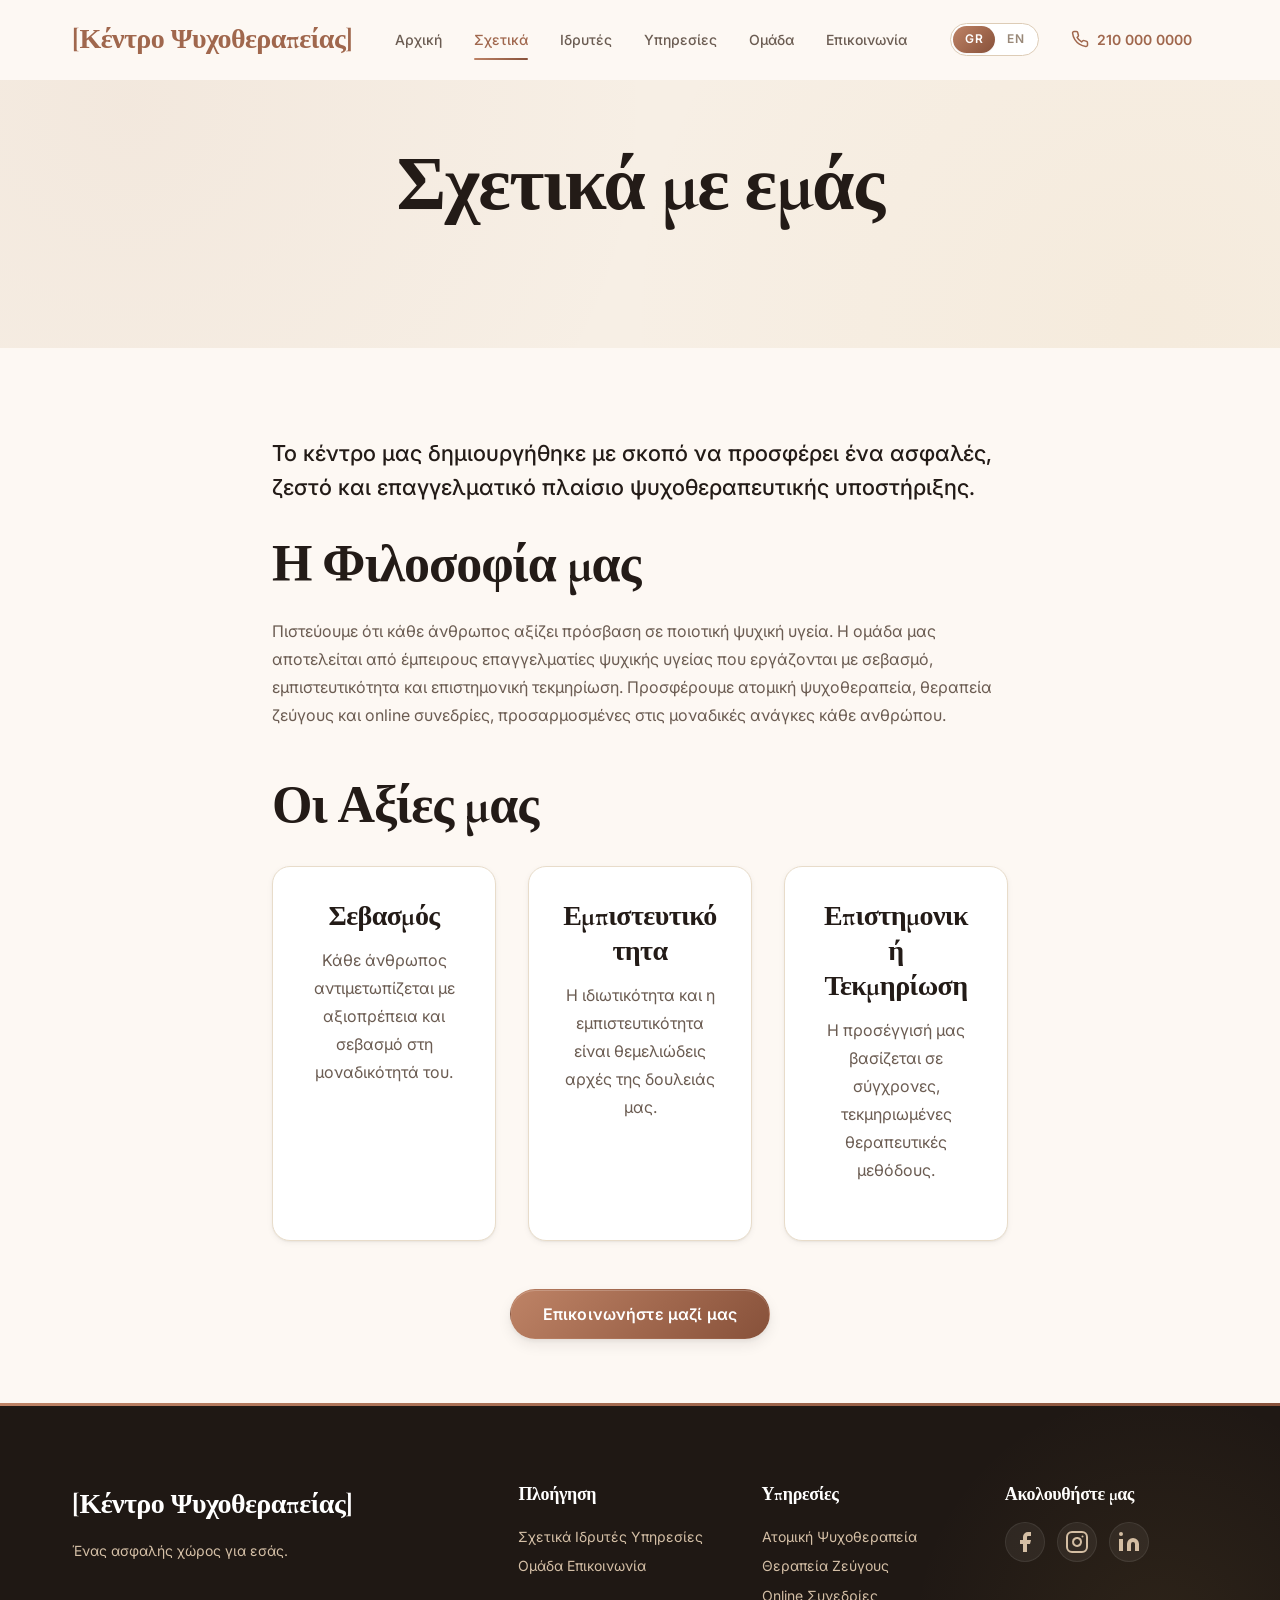
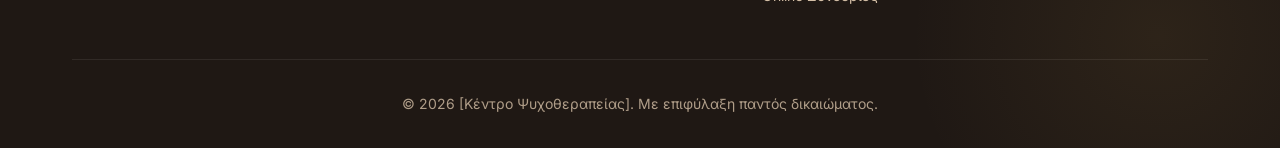
==== about.html @ 3cb263c6 "Initial commit: bilingual psychotherapy center site - Static HTML/CSS/JS, GR (default) + EN translat" ====
<!DOCTYPE html>
<html lang="el">
<head>
  <meta charset="UTF-8">
  <meta name="viewport" content="width=device-width, initial-scale=1.0">
  <meta name="description" content="Γνωρίστε το κέντρο ψυχοθεραπείας μας — η φιλοσοφία, η προσέγγιση και οι αξίες μας.">
  <title data-i18n="meta.title">Κέντρο Ψυχοθεραπείας — Σχετικά</title>
  <link rel="preconnect" href="https://fonts.googleapis.com">
  <link rel="preconnect" href="https://fonts.gstatic.com" crossorigin>
  <link href="https://fonts.googleapis.com/css2?family=Cormorant+Garamond:ital,wght@0,400;0,600;0,700;1,400&family=Inter:wght@400;500;600;700&display=swap" rel="stylesheet">
  <link rel="stylesheet" href="css/main.css">
</head>
<body>

  <a href="#main" class="skip-link" data-i18n="a11y.skip">Μετάβαση στο περιεχόμενο</a>

  <!-- Header -->
  <header class="header" id="header">
    <div class="header__inner">
      <a href="index.html" class="header__logo" data-i18n="site.name">[Κέντρο Ψυχοθεραπείας]</a>
      <nav class="header__nav" aria-label="Main navigation">
        <a href="index.html" class="header__nav-link" data-i18n="nav.home">Αρχική</a>
        <a href="about.html" class="header__nav-link is-active" data-i18n="nav.about">Σχετικά</a>
        <a href="founders.html" class="header__nav-link" data-i18n="nav.founders">Ιδρυτές</a>
        <a href="services.html" class="header__nav-link" data-i18n="nav.services">Υπηρεσίες</a>
        <a href="team.html" class="header__nav-link" data-i18n="nav.team">Ομάδα</a>
        <a href="contact.html" class="header__nav-link" data-i18n="nav.contact">Επικοινωνία</a>
      </nav>
      <div class="header__actions">
        <div class="lang-switch">
          <button class="lang-switch__btn is-active" data-lang="el">GR</button>
          <button class="lang-switch__btn" data-lang="en">EN</button>
        </div>
        <a href="tel:+302100000000" class="header__phone">
          <svg width="18" height="18" viewBox="0 0 24 24" fill="none" stroke="currentColor" stroke-width="2" stroke-linecap="round" stroke-linejoin="round"><path d="M22 16.92v3a2 2 0 0 1-2.18 2 19.79 19.79 0 0 1-8.63-3.07 19.5 19.5 0 0 1-6-6 19.79 19.79 0 0 1-3.07-8.67A2 2 0 0 1 4.11 2h3a2 2 0 0 1 2 1.72 12.84 12.84 0 0 0 .7 2.81 2 2 0 0 1-.45 2.11L8.09 9.91a16 16 0 0 0 6 6l1.27-1.27a2 2 0 0 1 2.11-.45 12.84 12.84 0 0 0 2.81.7A2 2 0 0 1 22 16.92z"/></svg>
          <span>210 000 0000</span>
        </a>
        <button class="hamburger" aria-label="Menu" aria-expanded="false">
          <span class="hamburger__line"></span>
          <span class="hamburger__line"></span>
          <span class="hamburger__line"></span>
        </button>
      </div>
    </div>
  </header>

  <div class="mobile-menu__overlay" aria-hidden="true"></div>
  <nav class="mobile-menu" aria-label="Mobile navigation">
    <a href="index.html" class="mobile-menu__link" data-i18n="nav.home">Αρχική</a>
    <a href="about.html" class="mobile-menu__link" data-i18n="nav.about">Σχετικά</a>
    <a href="founders.html" class="mobile-menu__link" data-i18n="nav.founders">Ιδρυτές</a>
    <a href="services.html" class="mobile-menu__link" data-i18n="nav.services">Υπηρεσίες</a>
    <a href="team.html" class="mobile-menu__link" data-i18n="nav.team">Ομάδα</a>
    <a href="contact.html" class="mobile-menu__link" data-i18n="nav.contact">Επικοινωνία</a>
  </nav>

  <main id="main" style="padding-top: var(--header-height);">

    <!-- Page Header -->
    <section class="section section--alt">
      <div class="container">
        <div class="section__header">
          <h1 data-i18n="about.title">Σχετικά με εμάς</h1>
        </div>
      </div>
    </section>

    <!-- About Content -->
    <section class="section">
      <div class="container container--narrow">
        <div class="reveal">
          <p class="about__lead" data-i18n="about.lead">Το κέντρο μας δημιουργήθηκε με σκοπό να προσφέρει ένα ασφαλές, ζεστό και επαγγελματικό πλαίσιο ψυχοθεραπευτικής υποστήριξης.</p>
        </div>

        <div class="reveal" style="margin-top: var(--space-8);">
          <h2 style="margin-bottom: var(--space-6);">Η Φιλοσοφία μας</h2>
          <p data-i18n="about.text">Πιστεύουμε ότι κάθε άνθρωπος αξίζει πρόσβαση σε ποιοτική ψυχική υγεία. Η ομάδα μας αποτελείται από έμπειρους επαγγελματίες ψυχικής υγείας που εργάζονται με σεβασμό, εμπιστευτικότητα και επιστημονική τεκμηρίωση. Προσφέρουμε ατομική ψυχοθεραπεία, θεραπεία ζεύγους και online συνεδρίες, προσαρμοσμένες στις μοναδικές ανάγκες κάθε ανθρώπου.</p>
        </div>

        <div class="reveal" style="margin-top: var(--space-12);">
          <h2 style="margin-bottom: var(--space-6);">Οι Αξίες μας</h2>
          <div class="grid grid--3" style="margin-top: var(--space-8);">
            <div class="card" style="text-align: center;">
              <h3 class="card__title">Σεβασμός</h3>
              <p class="card__text">Κάθε άνθρωπος αντιμετωπίζεται με αξιοπρέπεια και σεβασμό στη μοναδικότητά του.</p>
            </div>
            <div class="card" style="text-align: center;">
              <h3 class="card__title">Εμπιστευτικότητα</h3>
              <p class="card__text">Η ιδιωτικότητα και η εμπιστευτικότητα είναι θεμελιώδεις αρχές της δουλειάς μας.</p>
            </div>
            <div class="card" style="text-align: center;">
              <h3 class="card__title">Επιστημονική Τεκμηρίωση</h3>
              <p class="card__text">Η προσέγγισή μας βασίζεται σε σύγχρονες, τεκμηριωμένες θεραπευτικές μεθόδους.</p>
            </div>
          </div>
        </div>

        <div class="text-center reveal" style="margin-top: var(--space-12);">
          <a href="contact.html" class="btn btn--primary" data-i18n="hero.cta_contact">Επικοινωνήστε μαζί μας</a>
        </div>
      </div>
    </section>

  </main>

  <!-- Footer -->
  <footer class="footer">
    <div class="container">
      <div class="footer__grid">
        <div class="footer__brand">
          <a href="index.html" class="footer__logo" data-i18n="site.name">[Κέντρο Ψυχοθεραπείας]</a>
          <p class="footer__tagline" data-i18n="footer.tagline">Ένας ασφαλής χώρος για εσάς.</p>
        </div>
        <div class="footer__links">
          <h4 class="footer__heading" data-i18n="footer.nav_heading">Πλοήγηση</h4>
          <a href="about.html" class="footer__link" data-i18n="nav.about">Σχετικά</a>
          <a href="founders.html" class="footer__link" data-i18n="nav.founders">Ιδρυτές</a>
          <a href="services.html" class="footer__link" data-i18n="nav.services">Υπηρεσίες</a>
          <a href="team.html" class="footer__link" data-i18n="nav.team">Ομάδα</a>
          <a href="contact.html" class="footer__link" data-i18n="nav.contact">Επικοινωνία</a>
        </div>
        <div class="footer__links">
          <h4 class="footer__heading" data-i18n="footer.services_heading">Υπηρεσίες</h4>
          <a href="services/individual.html" class="footer__link" data-i18n="services.individual.title">Ατομική Ψυχοθεραπεία</a>
          <a href="services/couple.html" class="footer__link" data-i18n="services.couple.title">Θεραπεία Ζεύγους</a>
          <a href="services/online.html" class="footer__link" data-i18n="services.online.title">Online Συνεδρίες</a>
        </div>
        <div class="footer__social">
          <h4 class="footer__heading" data-i18n="footer.social_heading">Ακολουθήστε μας</h4>
          <div class="footer__social-links">
            <a href="#" class="footer__social-link" aria-label="Facebook"><svg width="24" height="24" viewBox="0 0 24 24" fill="currentColor"><path d="M18 2h-3a5 5 0 00-5 5v3H7v4h3v8h4v-8h3l1-4h-4V7a1 1 0 011-1h3z"/></svg></a>
            <a href="#" class="footer__social-link" aria-label="Instagram"><svg width="24" height="24" viewBox="0 0 24 24" fill="none" stroke="currentColor" stroke-width="2" stroke-linecap="round" stroke-linejoin="round"><rect x="2" y="2" width="20" height="20" rx="5" ry="5"/><path d="M16 11.37A4 4 0 1 1 12.63 8 4 4 0 0 1 16 11.37z"/><line x1="17.5" y1="6.5" x2="17.51" y2="6.5"/></svg></a>
            <a href="#" class="footer__social-link" aria-label="LinkedIn"><svg width="24" height="24" viewBox="0 0 24 24" fill="currentColor"><path d="M16 8a6 6 0 016 6v7h-4v-7a2 2 0 00-2-2 2 2 0 00-2 2v7h-4v-7a6 6 0 016-6zM2 9h4v12H2zM4 6a2 2 0 100-4 2 2 0 000 4z"/></svg></a>
          </div>
        </div>
      </div>
      <div class="footer__bottom">
        <p data-i18n="footer.copyright">&copy; 2026 [Κέντρο Ψυχοθεραπείας]. Με επιφύλαξη παντός δικαιώματος.</p>
      </div>
    </div>
  </footer>

  <script src="js/i18n.js"></script>
  <script src="js/navigation.js"></script>
  <script src="js/animations.js"></script>
  <script src="js/main.js"></script>
</body>
</html>
---- css/main.css ----
/* ==========================================================================
   Main — Import chain
   ========================================================================== */

@import url('variables.css');
@import url('reset.css');
@import url('base.css');
@import url('layout.css');
@import url('components.css');
@import url('utilities.css');
@import url('responsive.css');
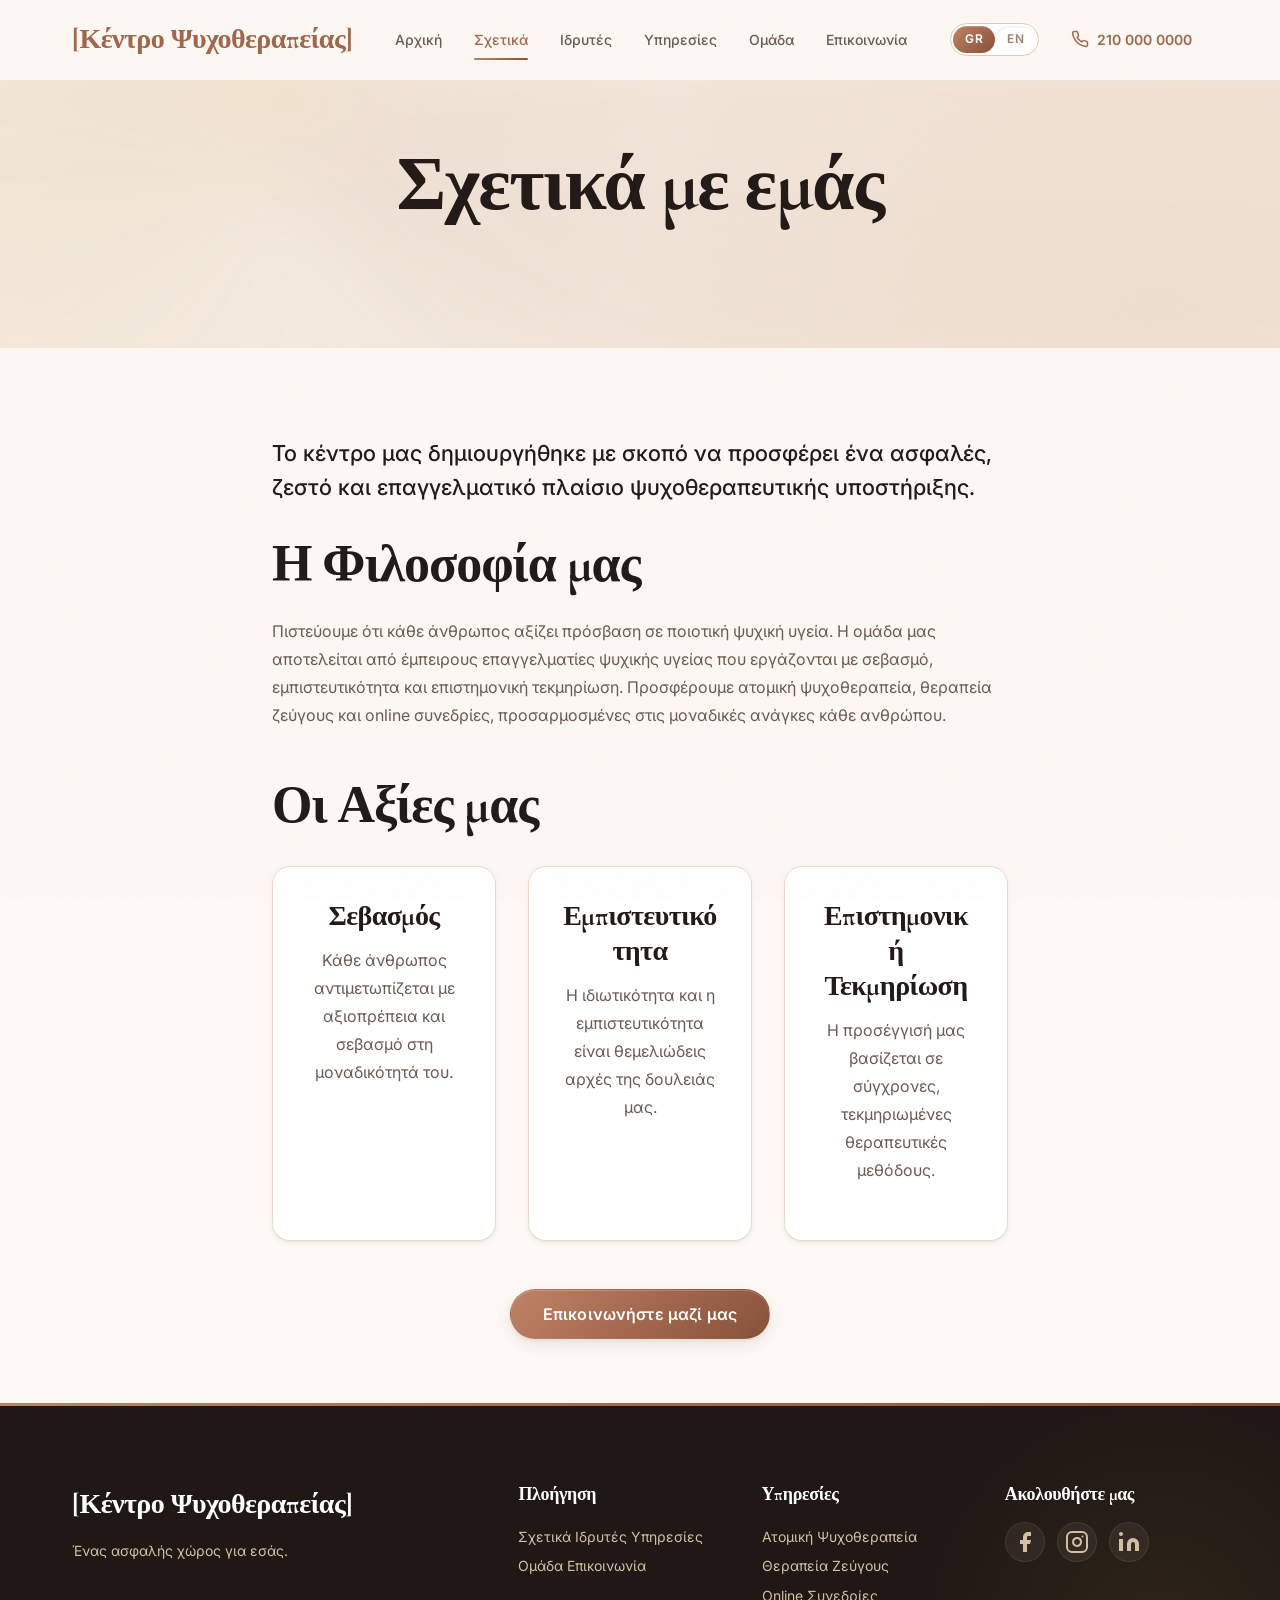
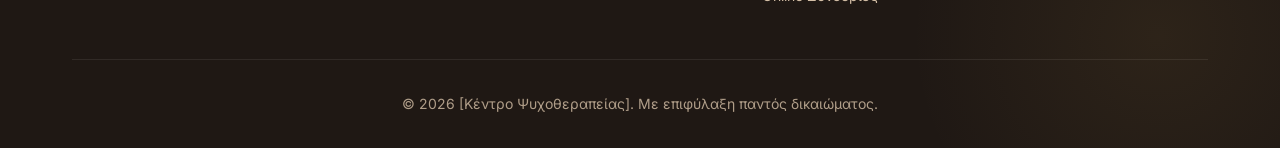
==== commit 3b97d2b7: "Depth & materiality + micro-interactions Depth: - Frosted-glass card variant (.card--frost) applied " ====
--- a/about.html
+++ b/about.html
@@ -143,6 +143,7 @@
   <script src="js/i18n.js"></script>
   <script src="js/navigation.js"></script>
   <script src="js/animations.js"></script>
+  <script src="js/interactions.js"></script>
   <script src="js/main.js"></script>
 </body>
 </html>
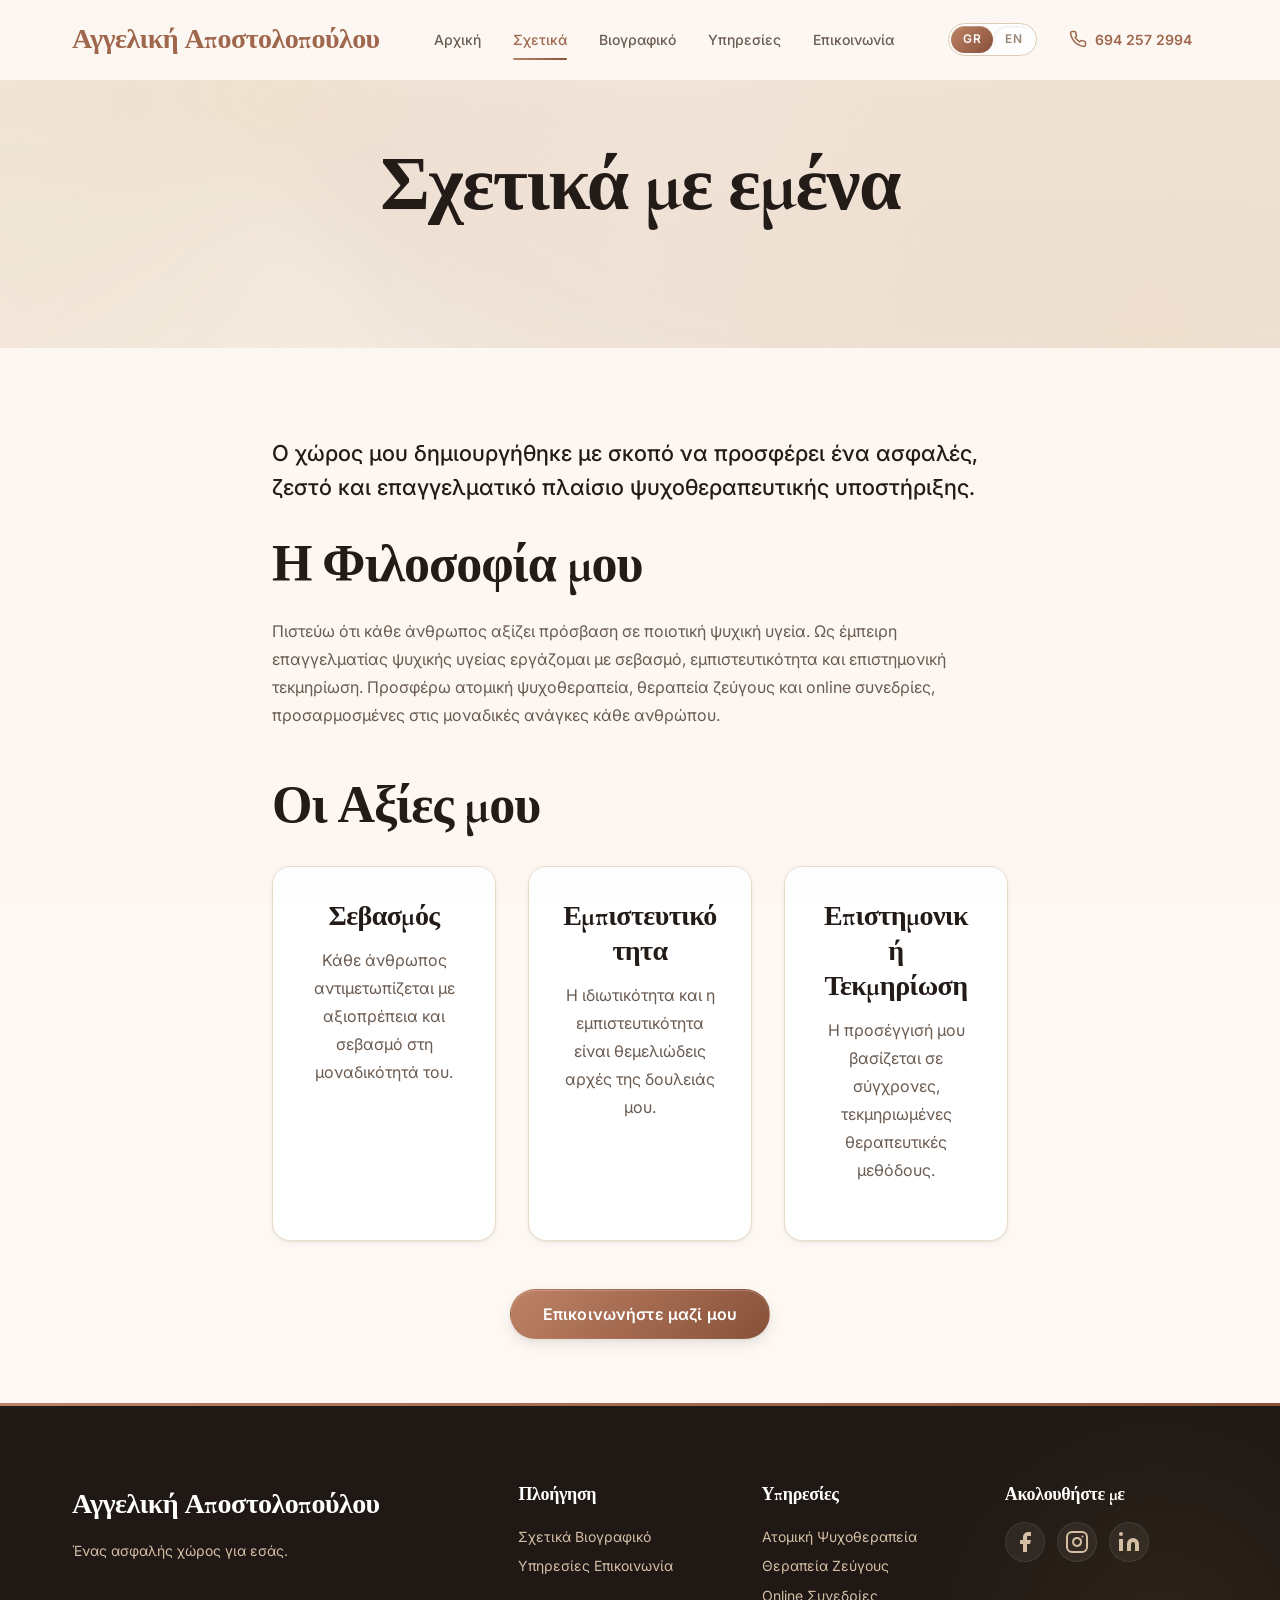
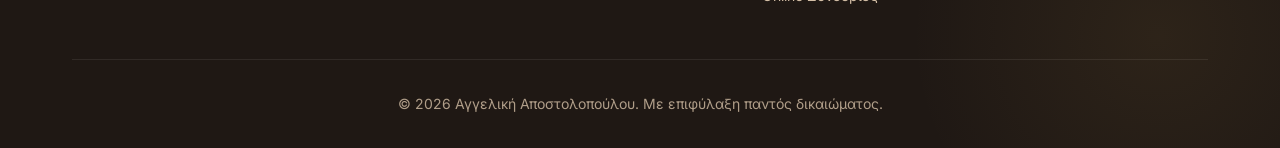
==== commit b4406a90: "Personalize site to Αγγελική Αποστολοπούλου (single-practitioner) - Brand: replace [Κέντρο Ψυχοθεραπ" ====
--- a/about.html
+++ b/about.html
@@ -3,8 +3,8 @@
 <head>
   <meta charset="UTF-8">
   <meta name="viewport" content="width=device-width, initial-scale=1.0">
-  <meta name="description" content="Γνωρίστε το κέντρο ψυχοθεραπείας μας — η φιλοσοφία, η προσέγγιση και οι αξίες μας.">
-  <title data-i18n="meta.title">Κέντρο Ψυχοθεραπείας — Σχετικά</title>
+  <meta name="description" content="Γνωρίστε την Αγγελική Αποστολοπούλου — η φιλοσοφία, η προσέγγιση και οι αξίες μου.">
+  <title data-i18n="meta.title">Αγγελική Αποστολοπούλου — Σχετικά</title>
   <link rel="preconnect" href="https://fonts.googleapis.com">
   <link rel="preconnect" href="https://fonts.gstatic.com" crossorigin>
   <link href="https://fonts.googleapis.com/css2?family=Cormorant+Garamond:ital,wght@0,400;0,600;0,700;1,400&family=Inter:wght@400;500;600;700&display=swap" rel="stylesheet">
@@ -17,13 +17,12 @@
   <!-- Header -->
   <header class="header" id="header">
     <div class="header__inner">
-      <a href="index.html" class="header__logo" data-i18n="site.name">[Κέντρο Ψυχοθεραπείας]</a>
+      <a href="index.html" class="header__logo" data-i18n="site.name">Αγγελική Αποστολοπούλου</a>
       <nav class="header__nav" aria-label="Main navigation">
         <a href="index.html" class="header__nav-link" data-i18n="nav.home">Αρχική</a>
         <a href="about.html" class="header__nav-link is-active" data-i18n="nav.about">Σχετικά</a>
-        <a href="founders.html" class="header__nav-link" data-i18n="nav.founders">Ιδρυτές</a>
+        <a href="founders.html" class="header__nav-link" data-i18n="nav.founders">Βιογραφικό</a>
         <a href="services.html" class="header__nav-link" data-i18n="nav.services">Υπηρεσίες</a>
-        <a href="team.html" class="header__nav-link" data-i18n="nav.team">Ομάδα</a>
         <a href="contact.html" class="header__nav-link" data-i18n="nav.contact">Επικοινωνία</a>
       </nav>
       <div class="header__actions">
@@ -31,9 +30,9 @@
           <button class="lang-switch__btn is-active" data-lang="el">GR</button>
           <button class="lang-switch__btn" data-lang="en">EN</button>
         </div>
-        <a href="tel:+302100000000" class="header__phone">
+        <a href="tel:+306942572994" class="header__phone">
           <svg width="18" height="18" viewBox="0 0 24 24" fill="none" stroke="currentColor" stroke-width="2" stroke-linecap="round" stroke-linejoin="round"><path d="M22 16.92v3a2 2 0 0 1-2.18 2 19.79 19.79 0 0 1-8.63-3.07 19.5 19.5 0 0 1-6-6 19.79 19.79 0 0 1-3.07-8.67A2 2 0 0 1 4.11 2h3a2 2 0 0 1 2 1.72 12.84 12.84 0 0 0 .7 2.81 2 2 0 0 1-.45 2.11L8.09 9.91a16 16 0 0 0 6 6l1.27-1.27a2 2 0 0 1 2.11-.45 12.84 12.84 0 0 0 2.81.7A2 2 0 0 1 22 16.92z"/></svg>
-          <span>210 000 0000</span>
+          <span>694 257 2994</span>
         </a>
         <button class="hamburger" aria-label="Menu" aria-expanded="false">
           <span class="hamburger__line"></span>
@@ -48,9 +47,8 @@
   <nav class="mobile-menu" aria-label="Mobile navigation">
     <a href="index.html" class="mobile-menu__link" data-i18n="nav.home">Αρχική</a>
     <a href="about.html" class="mobile-menu__link" data-i18n="nav.about">Σχετικά</a>
-    <a href="founders.html" class="mobile-menu__link" data-i18n="nav.founders">Ιδρυτές</a>
+    <a href="founders.html" class="mobile-menu__link" data-i18n="nav.founders">Βιογραφικό</a>
     <a href="services.html" class="mobile-menu__link" data-i18n="nav.services">Υπηρεσίες</a>
-    <a href="team.html" class="mobile-menu__link" data-i18n="nav.team">Ομάδα</a>
     <a href="contact.html" class="mobile-menu__link" data-i18n="nav.contact">Επικοινωνία</a>
   </nav>
 
@@ -60,7 +58,7 @@
     <section class="section section--alt">
       <div class="container">
         <div class="section__header">
-          <h1 data-i18n="about.title">Σχετικά με εμάς</h1>
+          <h1 data-i18n="about.title">Σχετικά με εμένα</h1>
         </div>
       </div>
     </section>
@@ -69,16 +67,16 @@
     <section class="section">
       <div class="container container--narrow">
         <div class="reveal">
-          <p class="about__lead" data-i18n="about.lead">Το κέντρο μας δημιουργήθηκε με σκοπό να προσφέρει ένα ασφαλές, ζεστό και επαγγελματικό πλαίσιο ψυχοθεραπευτικής υποστήριξης.</p>
+          <p class="about__lead" data-i18n="about.lead">Ο χώρος μου δημιουργήθηκε με σκοπό να προσφέρει ένα ασφαλές, ζεστό και επαγγελματικό πλαίσιο ψυχοθεραπευτικής υποστήριξης.</p>
         </div>
 
         <div class="reveal" style="margin-top: var(--space-8);">
-          <h2 style="margin-bottom: var(--space-6);">Η Φιλοσοφία μας</h2>
-          <p data-i18n="about.text">Πιστεύουμε ότι κάθε άνθρωπος αξίζει πρόσβαση σε ποιοτική ψυχική υγεία. Η ομάδα μας αποτελείται από έμπειρους επαγγελματίες ψυχικής υγείας που εργάζονται με σεβασμό, εμπιστευτικότητα και επιστημονική τεκμηρίωση. Προσφέρουμε ατομική ψυχοθεραπεία, θεραπεία ζεύγους και online συνεδρίες, προσαρμοσμένες στις μοναδικές ανάγκες κάθε ανθρώπου.</p>
+          <h2 style="margin-bottom: var(--space-6);">Η Φιλοσοφία μου</h2>
+          <p data-i18n="about.text">Πιστεύω ότι κάθε άνθρωπος αξίζει πρόσβαση σε ποιοτική ψυχική υγεία. Ως έμπειρη επαγγελματίας ψυχικής υγείας εργάζομαι με σεβασμό, εμπιστευτικότητα και επιστημονική τεκμηρίωση. Προσφέρω ατομική ψυχοθεραπεία, θεραπεία ζεύγους και online συνεδρίες, προσαρμοσμένες στις μοναδικές ανάγκες κάθε ανθρώπου.</p>
         </div>
 
         <div class="reveal" style="margin-top: var(--space-12);">
-          <h2 style="margin-bottom: var(--space-6);">Οι Αξίες μας</h2>
+          <h2 style="margin-bottom: var(--space-6);">Οι Αξίες μου</h2>
           <div class="grid grid--3" style="margin-top: var(--space-8);">
             <div class="card" style="text-align: center;">
               <h3 class="card__title">Σεβασμός</h3>
@@ -86,17 +84,17 @@
             </div>
             <div class="card" style="text-align: center;">
               <h3 class="card__title">Εμπιστευτικότητα</h3>
-              <p class="card__text">Η ιδιωτικότητα και η εμπιστευτικότητα είναι θεμελιώδεις αρχές της δουλειάς μας.</p>
+              <p class="card__text">Η ιδιωτικότητα και η εμπιστευτικότητα είναι θεμελιώδεις αρχές της δουλειάς μου.</p>
             </div>
             <div class="card" style="text-align: center;">
               <h3 class="card__title">Επιστημονική Τεκμηρίωση</h3>
-              <p class="card__text">Η προσέγγισή μας βασίζεται σε σύγχρονες, τεκμηριωμένες θεραπευτικές μεθόδους.</p>
+              <p class="card__text">Η προσέγγισή μου βασίζεται σε σύγχρονες, τεκμηριωμένες θεραπευτικές μεθόδους.</p>
             </div>
           </div>
         </div>
 
         <div class="text-center reveal" style="margin-top: var(--space-12);">
-          <a href="contact.html" class="btn btn--primary" data-i18n="hero.cta_contact">Επικοινωνήστε μαζί μας</a>
+          <a href="contact.html" class="btn btn--primary" data-i18n="hero.cta_contact">Επικοινωνήστε μαζί μου</a>
         </div>
       </div>
     </section>
@@ -108,15 +106,14 @@
     <div class="container">
       <div class="footer__grid">
         <div class="footer__brand">
-          <a href="index.html" class="footer__logo" data-i18n="site.name">[Κέντρο Ψυχοθεραπείας]</a>
+          <a href="index.html" class="footer__logo" data-i18n="site.name">Αγγελική Αποστολοπούλου</a>
           <p class="footer__tagline" data-i18n="footer.tagline">Ένας ασφαλής χώρος για εσάς.</p>
         </div>
         <div class="footer__links">
           <h4 class="footer__heading" data-i18n="footer.nav_heading">Πλοήγηση</h4>
           <a href="about.html" class="footer__link" data-i18n="nav.about">Σχετικά</a>
-          <a href="founders.html" class="footer__link" data-i18n="nav.founders">Ιδρυτές</a>
+          <a href="founders.html" class="footer__link" data-i18n="nav.founders">Βιογραφικό</a>
           <a href="services.html" class="footer__link" data-i18n="nav.services">Υπηρεσίες</a>
-          <a href="team.html" class="footer__link" data-i18n="nav.team">Ομάδα</a>
           <a href="contact.html" class="footer__link" data-i18n="nav.contact">Επικοινωνία</a>
         </div>
         <div class="footer__links">
@@ -126,7 +123,7 @@
           <a href="services/online.html" class="footer__link" data-i18n="services.online.title">Online Συνεδρίες</a>
         </div>
         <div class="footer__social">
-          <h4 class="footer__heading" data-i18n="footer.social_heading">Ακολουθήστε μας</h4>
+          <h4 class="footer__heading" data-i18n="footer.social_heading">Ακολουθήστε με</h4>
           <div class="footer__social-links">
             <a href="#" class="footer__social-link" aria-label="Facebook"><svg width="24" height="24" viewBox="0 0 24 24" fill="currentColor"><path d="M18 2h-3a5 5 0 00-5 5v3H7v4h3v8h4v-8h3l1-4h-4V7a1 1 0 011-1h3z"/></svg></a>
             <a href="#" class="footer__social-link" aria-label="Instagram"><svg width="24" height="24" viewBox="0 0 24 24" fill="none" stroke="currentColor" stroke-width="2" stroke-linecap="round" stroke-linejoin="round"><rect x="2" y="2" width="20" height="20" rx="5" ry="5"/><path d="M16 11.37A4 4 0 1 1 12.63 8 4 4 0 0 1 16 11.37z"/><line x1="17.5" y1="6.5" x2="17.51" y2="6.5"/></svg></a>
@@ -135,7 +132,7 @@
         </div>
       </div>
       <div class="footer__bottom">
-        <p data-i18n="footer.copyright">&copy; 2026 [Κέντρο Ψυχοθεραπείας]. Με επιφύλαξη παντός δικαιώματος.</p>
+        <p data-i18n="footer.copyright">&copy; 2026 Αγγελική Αποστολοπούλου. Με επιφύλαξη παντός δικαιώματος.</p>
       </div>
     </div>
   </footer>
--- a/css/main.css
+++ b/css/main.css
@@ -8,4 +8,5 @@
 @import url('layout.css');
 @import url('components.css');
 @import url('utilities.css');
+@import url('brain.css');
 @import url('responsive.css');
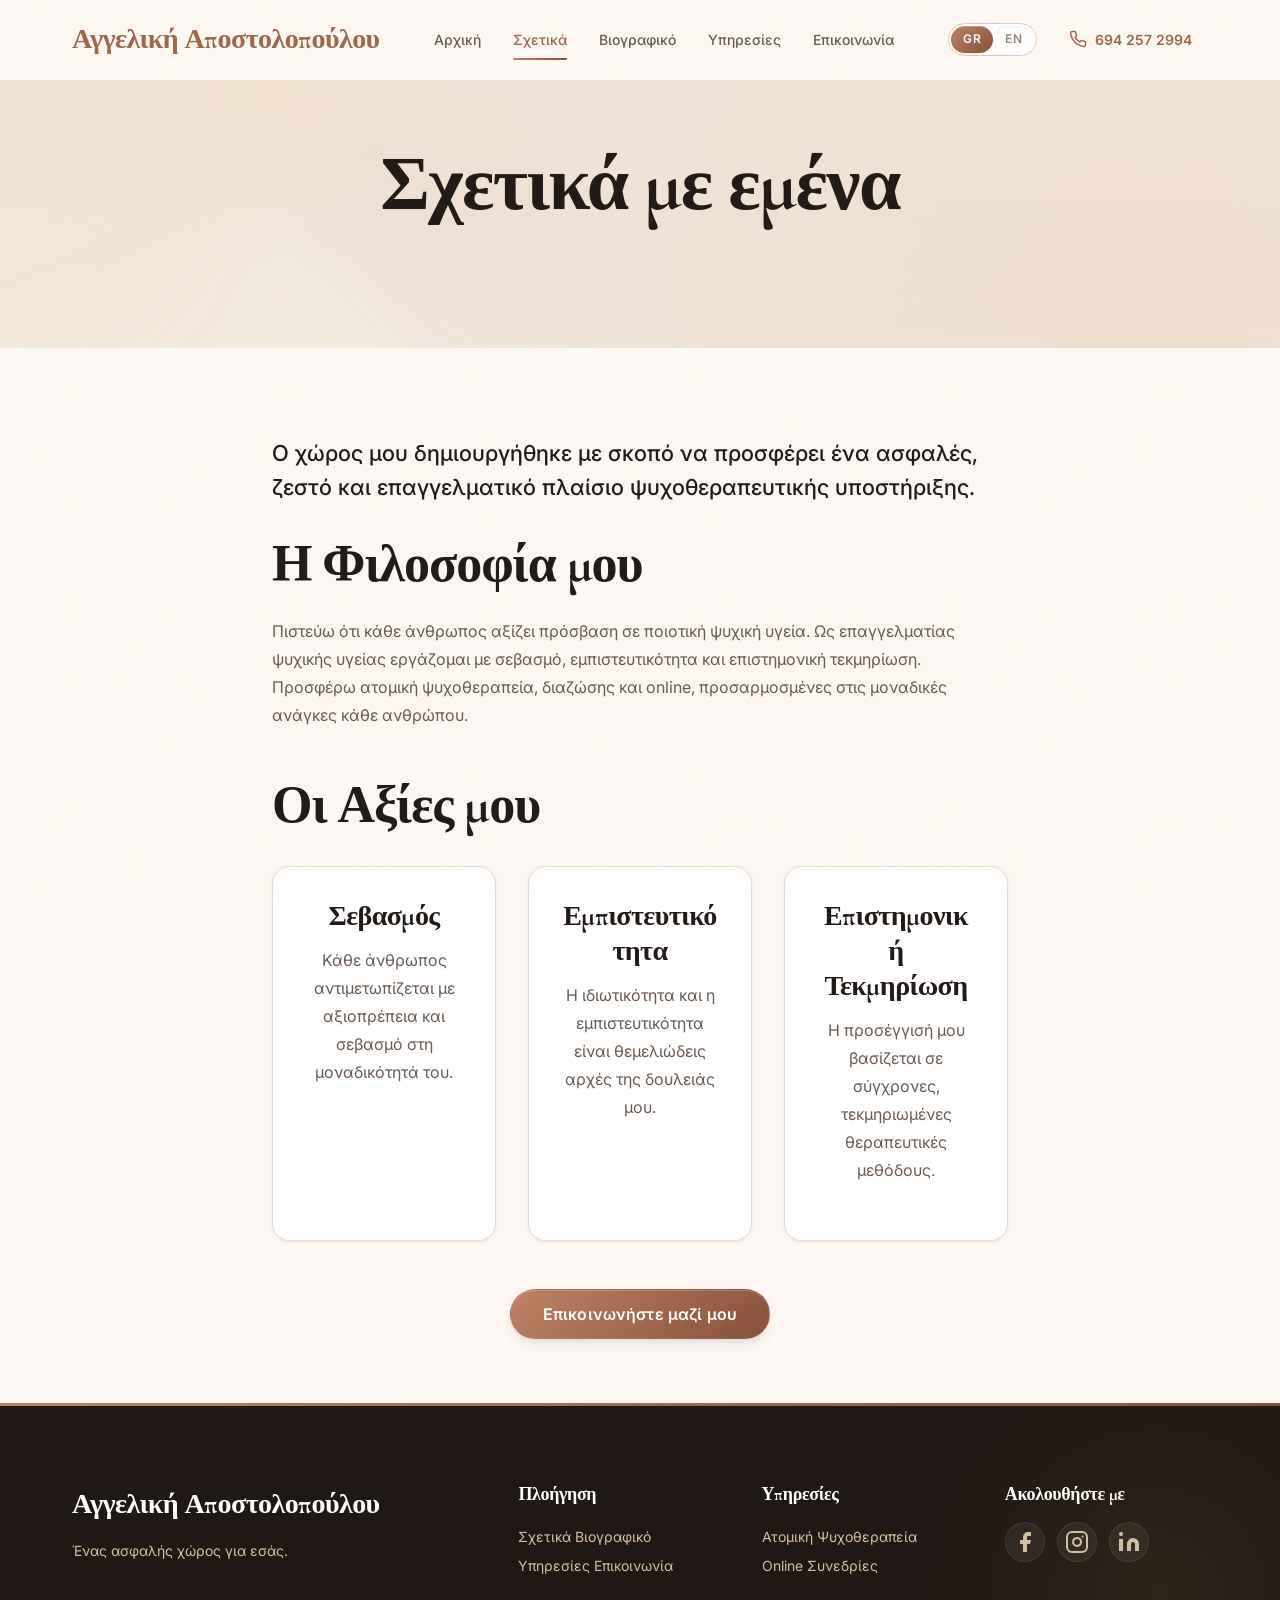
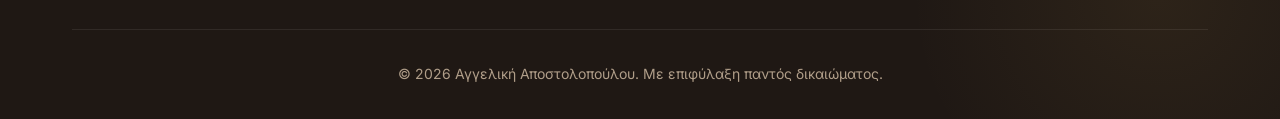
==== commit 63be35c4: "Content updates: drop couple therapy, adult-only focus, copy tweaks 1. Hero subtitle: add comma afte" ====
--- a/about.html
+++ b/about.html
@@ -72,7 +72,7 @@
 
         <div class="reveal" style="margin-top: var(--space-8);">
           <h2 style="margin-bottom: var(--space-6);">Η Φιλοσοφία μου</h2>
-          <p data-i18n="about.text">Πιστεύω ότι κάθε άνθρωπος αξίζει πρόσβαση σε ποιοτική ψυχική υγεία. Ως έμπειρη επαγγελματίας ψυχικής υγείας εργάζομαι με σεβασμό, εμπιστευτικότητα και επιστημονική τεκμηρίωση. Προσφέρω ατομική ψυχοθεραπεία, θεραπεία ζεύγους και online συνεδρίες, προσαρμοσμένες στις μοναδικές ανάγκες κάθε ανθρώπου.</p>
+          <p data-i18n="about.text">Πιστεύω ότι κάθε άνθρωπος αξίζει πρόσβαση σε ποιοτική ψυχική υγεία. Ως επαγγελματίας ψυχικής υγείας εργάζομαι με σεβασμό, εμπιστευτικότητα και επιστημονική τεκμηρίωση. Προσφέρω ατομική ψυχοθεραπεία, διαζώσης και online, προσαρμοσμένες στις μοναδικές ανάγκες κάθε ανθρώπου.</p>
         </div>
 
         <div class="reveal" style="margin-top: var(--space-12);">
@@ -119,7 +119,6 @@
         <div class="footer__links">
           <h4 class="footer__heading" data-i18n="footer.services_heading">Υπηρεσίες</h4>
           <a href="services/individual.html" class="footer__link" data-i18n="services.individual.title">Ατομική Ψυχοθεραπεία</a>
-          <a href="services/couple.html" class="footer__link" data-i18n="services.couple.title">Θεραπεία Ζεύγους</a>
           <a href="services/online.html" class="footer__link" data-i18n="services.online.title">Online Συνεδρίες</a>
         </div>
         <div class="footer__social">
